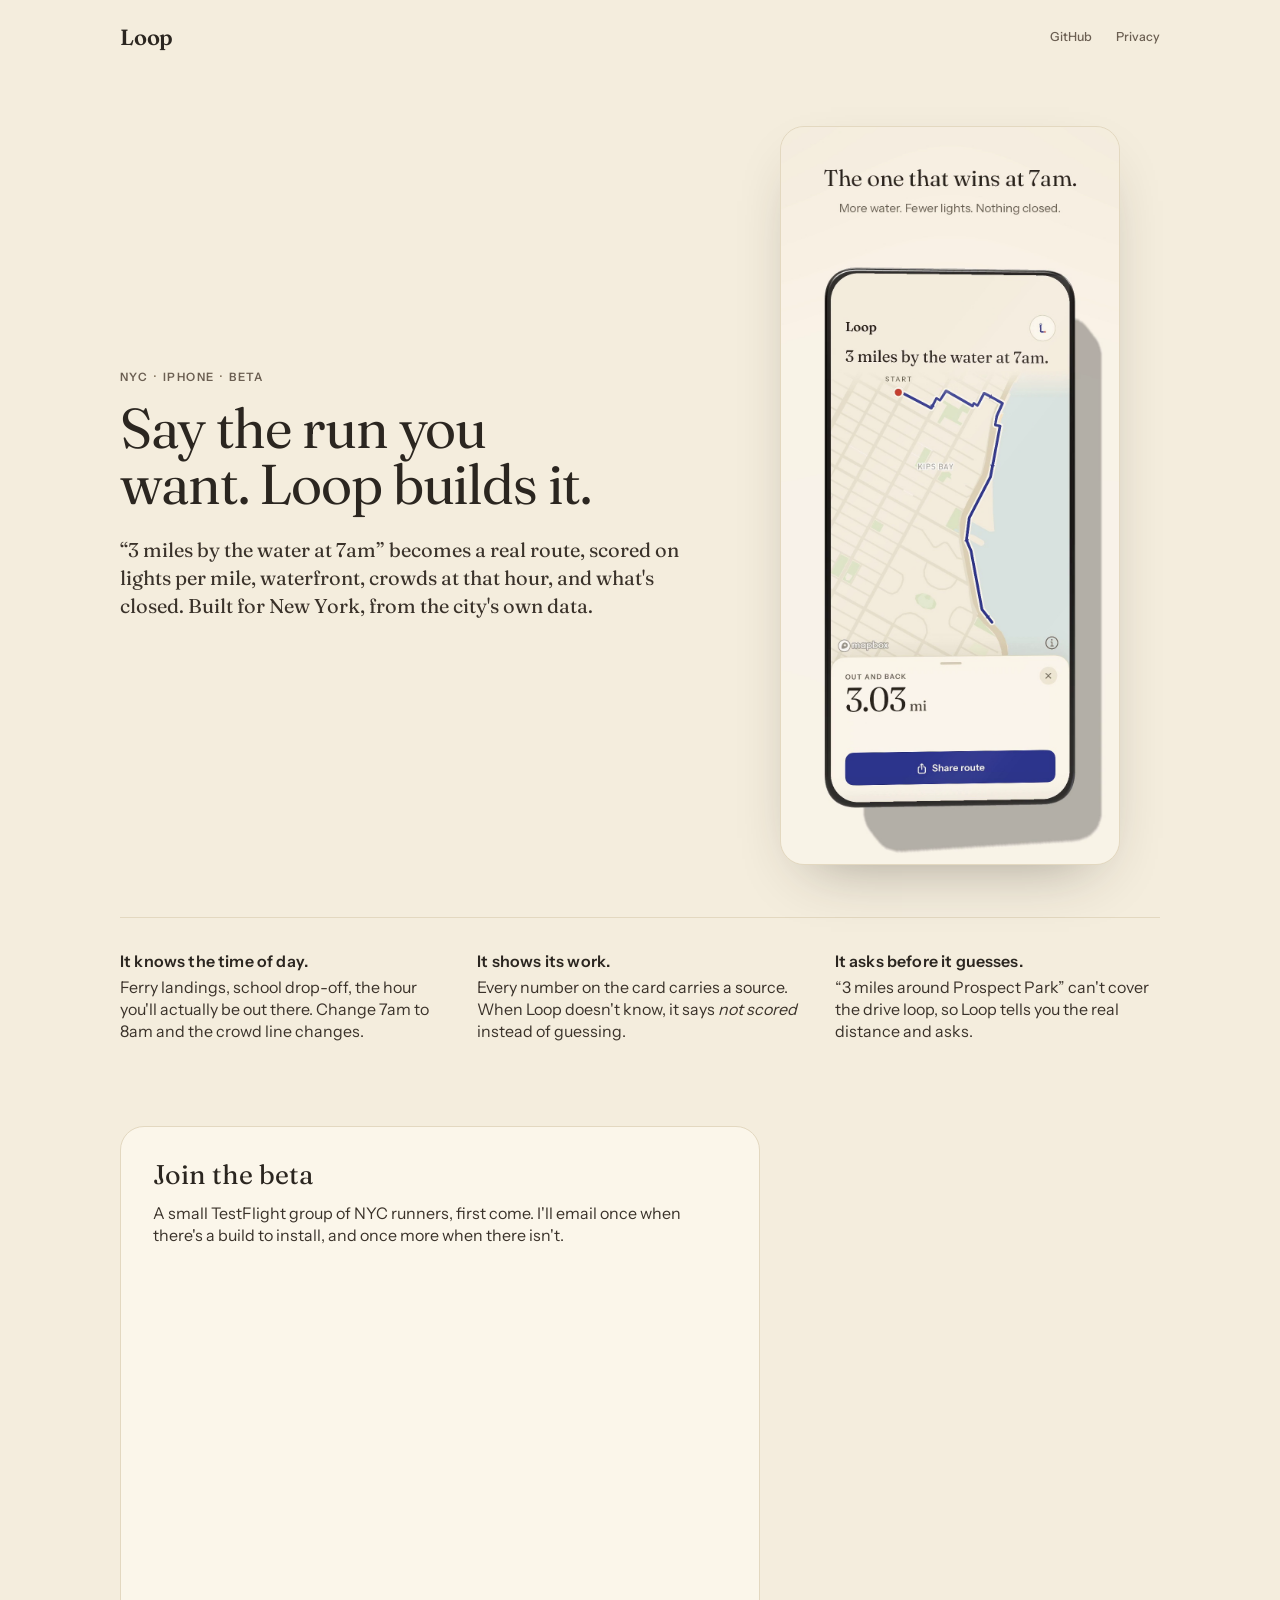
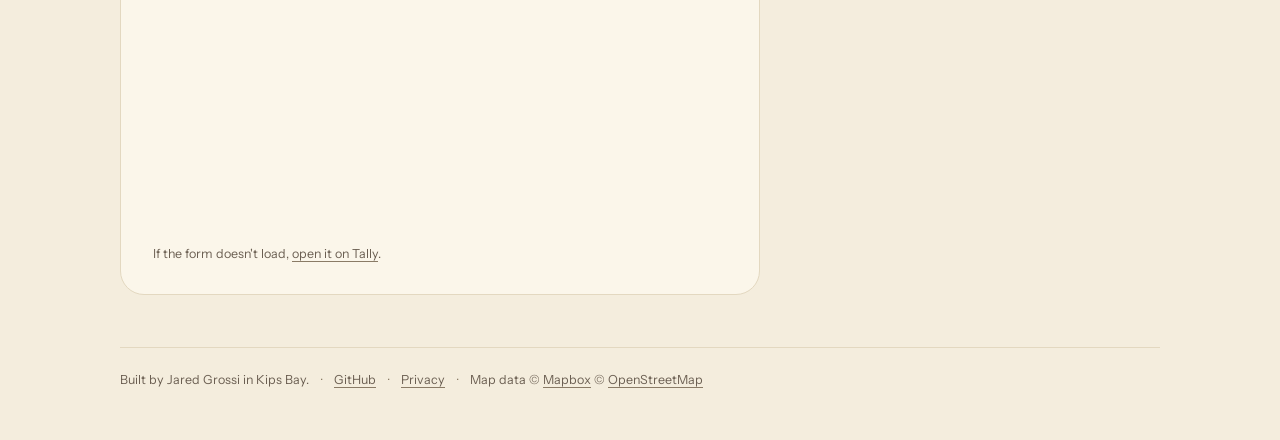
==== index.html @ b193add3 "Waitlist and privacy pages, copy v1 Two static pages for GitHub Pages: the waitlist at / with the bu" ====
<!doctype html>
<html lang="en">
<head>
  <meta charset="utf-8">
  <meta name="viewport" content="width=device-width, initial-scale=1">
  <title>Loop — Say the run you want. Loop builds it.</title>
  <meta name="description" content="Loop turns a sentence like “3 miles by the water at 7am” into a real NYC running route, scored on lights per mile, waterfront, crowds at that hour, and what's closed. iPhone beta.">
  <meta property="og:title" content="Loop — Say the run you want. Loop builds it.">
  <meta property="og:description" content="A sentence becomes a real NYC running route, scored on lights, waterfront, crowds at that hour, and what's closed. Join the iPhone beta.">
  <meta property="og:image" content="assets/thumb-ink-card.png">
  <meta name="theme-color" content="#F4EDDD" media="(prefers-color-scheme: light)">
  <meta name="theme-color" content="#1C1915" media="(prefers-color-scheme: dark)">
  <link rel="preload" href="assets/fonts/Fraunces.woff2" as="font" type="font/woff2" crossorigin>
  <link rel="preload" href="assets/fonts/InstrumentSans.woff2" as="font" type="font/woff2" crossorigin>
  <link rel="stylesheet" href="assets/site.css">
</head>
<body>
  <header class="wrap top">
    <a class="wordmark" href="./">Loop</a>
    <nav aria-label="Site">
      <a href="https://github.com/jaredjgrossi/project_loop">GitHub</a>
      <a href="privacy/">Privacy</a>
    </nav>
  </header>

  <main class="wrap">
    <section class="hero">
      <div class="arrive">
        <p class="eyebrow">NYC<span class="dot">·</span>iPhone<span class="dot">·</span>beta</p>
        <h1>Say the run you want. Loop builds it.</h1>
        <p class="sub"><q>3 miles by the water at 7am</q> becomes a real route, scored on lights per mile, waterfront, crowds at that hour, and what's closed. Built for New York, from the city's own data.</p>
      </div>
      <div class="phone">
        <video id="build" autoplay muted loop playsinline poster="assets/thumb-ink-card.png" preload="metadata" aria-label="The build moment: a route is drawn on the map as the sentence is read">
          <source src="assets/loop-build-moment.mp4" type="video/mp4">
        </video>
      </div>
    </section>

    <ul class="lines">
      <li><strong>It knows the time of day.</strong><p>Ferry landings, school drop-off, the hour you'll actually be out there. Change 7am to 8am and the crowd line changes.</p></li>
      <li><strong>It shows its work.</strong><p>Every number on the card carries a source. When Loop doesn't know, it says <em>not scored</em> instead of guessing.</p></li>
      <li><strong>It asks before it guesses.</strong><p><q>3 miles around Prospect Park</q> can't cover the drive loop, so Loop tells you the real distance and asks.</p></li>
    </ul>

    <section class="join" id="join">
      <div class="card">
        <h2>Join the beta</h2>
        <p>A small TestFlight group of NYC runners, first come. I'll email once when there's a build to install, and once more when there isn't.</p>
        <!-- Tally form. TALLY_FORM_ID is set in the repo's README step 1. -->
        <iframe data-tally-src="https://tally.so/embed/TALLY_FORM_ID?alignLeft=1&hideTitle=1&transparentBackground=1&dynamicHeight=1" loading="lazy" width="100%" height="560" title="Join the Loop beta"></iframe>
        <p class="fallback">If the form doesn't load, <a href="https://tally.so/r/TALLY_FORM_ID">open it on Tally</a>.</p>
      </div>
    </section>
  </main>

  <footer class="wrap">
    <div class="row">
      <span>Built by Jared Grossi in Kips Bay.</span>
      <span class="sep">·</span><a href="https://github.com/jaredjgrossi/project_loop">GitHub</a>
      <span class="sep">·</span><a href="privacy/">Privacy</a>
      <span class="sep">·</span><span>Map data © <a href="https://www.mapbox.com/about/maps/">Mapbox</a> © <a href="https://www.openstreetmap.org/copyright">OpenStreetMap</a></span>
    </div>
  </footer>

  <script>
    // Respect reduced motion: show the poster instead of a looping video.
    if (window.matchMedia("(prefers-reduced-motion: reduce)").matches) {
      var v = document.getElementById("build"); v.removeAttribute("autoplay"); v.pause(); v.load();
    }
  </script>
  <script async src="https://tally.so/widgets/embed.js"></script>
</body>
</html>
---- assets/site.css ----
/* Loop site. Tokens are the app's (ios/Loop/Design/Colors.swift and Typography.swift on main):
   Paper by default, Night when the system asks for dark. */

@font-face {
  font-family: "Fraunces";
  src: url("fonts/Fraunces.woff2") format("woff2");
  font-weight: 100 900;
  font-display: swap;
}
@font-face {
  font-family: "Instrument Sans";
  src: url("fonts/InstrumentSans.woff2") format("woff2");
  font-weight: 400 700;
  font-display: swap;
}

:root {
  color-scheme: light dark;
  --paper: #F4EDDD;          /* mapLand */
  --sheet: #FBF6EA;          /* surfaceSheet */
  --sunken: #EFE6D2;         /* surfaceSunken */
  --hairline: #E3D8C0;       /* lineHairline */
  --control: #8A7B66;        /* lineControl */
  --ink: #2B2620;
  --ink-soft: #3A322A;
  --ink-muted: #6B5F52;
  --action: #2C3A8F;
  --on-action: #FBF6EA;
  --accent: #D2492A;         /* accentStart */
  --focus: #2C3A8F;

  --s4: 4px; --s8: 8px; --s12: 12px; --s16: 16px; --s24: 24px; --s32: 32px; --s52: 52px;
  --r-thumb: 8px; --r-button: 14px; --r-sheet: 24px;

  --serif: "Fraunces", "Iowan Old Style", Georgia, serif;
  --sans: "Instrument Sans", system-ui, -apple-system, "Helvetica Neue", sans-serif;
  --ease: cubic-bezier(0.2, 0, 0, 1);
}
@media (prefers-color-scheme: dark) {
  :root {
    --paper: #1C1915;
    --sheet: #26221C;
    --sunken: #2F2A23;
    --hairline: #3A342B;
    --control: #8F8470;
    --ink: #F1E9DA;
    --ink-soft: #DDD3C0;
    --ink-muted: #B3A793;
    --action: #9AA8F0;
    --on-action: #14182E;
    --accent: #F0764F;
    --focus: #9AA8F0;
  }
}

* { box-sizing: border-box; }
html { -webkit-text-size-adjust: 100%; }
body {
  margin: 0;
  background: var(--paper);
  color: var(--ink);
  font-family: var(--sans);
  font-size: 16px;
  line-height: 22px;
  font-weight: 400;
}
a { color: inherit; text-decoration-color: var(--control); text-underline-offset: 3px; }
a:hover { text-decoration-color: var(--ink); }
:focus-visible { outline: 2px solid var(--focus); outline-offset: 3px; border-radius: 3px; }

.wrap { width: min(100% - 2 * var(--s16), 1040px); margin-inline: auto; }
@media (min-width: 720px) { .wrap { width: min(100% - 2 * var(--s32), 1040px); } }

/* Fraunces, as the app sets it: optical size follows the point size, SOFT and WONK off. */
.serif, h1, h2, .sub, .wordmark {
  font-family: var(--serif);
  font-optical-sizing: auto;
  font-variation-settings: "SOFT" 0, "WONK" 0;
}

/* Header */
.top { display: flex; align-items: center; justify-content: space-between; padding: var(--s24) 0; }
.wordmark { font-size: 22px; line-height: 26px; font-weight: 600; letter-spacing: -0.01em; text-decoration: none; }
.top nav { display: flex; gap: var(--s24); }
.top nav a { font-size: 12.5px; line-height: 16px; font-weight: 500; color: var(--ink-muted); text-decoration: none; }
.top nav a:hover, .top nav a[aria-current] { color: var(--ink); }

.eyebrow {
  font-size: 11.5px; line-height: 14px; font-weight: 600;
  letter-spacing: 0.12em; text-transform: uppercase;
  color: var(--ink-muted);
  margin: 0 0 var(--s16);
}
.eyebrow .dot { margin: 0 0.5em; color: var(--control); }

/* Hero */
.hero { display: grid; gap: var(--s32); padding: var(--s24) 0 var(--s52); align-items: center; }
@media (min-width: 840px) {
  .hero { grid-template-columns: minmax(0, 1.15fr) minmax(0, 0.85fr); gap: var(--s52); padding-top: var(--s52); }
}
h1 {
  font-size: 40px; line-height: 42px; font-weight: 380; letter-spacing: -0.02em;
  margin: 0 0 var(--s24); text-wrap: balance;
}
@media (min-width: 600px) { h1 { font-size: 56px; line-height: 56px; } }
.sub { font-size: 20px; line-height: 28px; font-weight: 400; color: var(--ink-soft); margin: 0; max-width: 34em; }
.sub q { quotes: "\201C" "\201D"; }

.phone {
  justify-self: center;
  width: min(100%, 340px);
  aspect-ratio: 600 / 1304;
  border-radius: var(--r-sheet);
  overflow: hidden;
  background: var(--sunken);
  border: 1px solid var(--hairline);
  box-shadow: 0 24px 60px -30px rgba(43, 38, 32, 0.45);
}
.phone video { display: block; width: 100%; height: 100%; object-fit: cover; }

/* Three lines */
.lines { list-style: none; margin: 0; padding: var(--s32) 0; border-top: 1px solid var(--hairline); display: grid; gap: var(--s24); }
@media (min-width: 840px) { .lines { grid-template-columns: repeat(3, 1fr); gap: var(--s32); } }
.lines li { margin: 0; max-width: 36em; }
.lines strong { display: block; font-weight: 600; letter-spacing: 0.01em; margin-bottom: var(--s4); }
.lines p { margin: 0; color: var(--ink-soft); }

/* Form */
.join { padding: var(--s52) 0; }
.card {
  background: var(--sheet);
  border: 1px solid var(--hairline);
  border-radius: var(--r-sheet);
  padding: var(--s24);
  max-width: 640px;
}
@media (min-width: 600px) { .card { padding: var(--s32); } }
h2 { font-size: 27px; line-height: 31px; font-weight: 400; margin: 0 0 var(--s12); }
.card > p { margin: 0 0 var(--s24); color: var(--ink-soft); }
.card iframe { display: block; width: 100%; border: 0; min-height: 560px; }
.card .fallback { margin: var(--s16) 0 0; font-size: 12.5px; line-height: 16px; color: var(--ink-muted); }

/* Privacy */
.prose { max-width: 660px; padding: var(--s24) 0 var(--s52); }
.prose h1 { font-size: 40px; line-height: 44px; }
.prose .intro { font-family: var(--serif); font-optical-sizing: auto; font-variation-settings: "SOFT" 0, "WONK" 0; font-size: 20px; line-height: 28px; color: var(--ink-soft); margin: 0 0 var(--s32); }
.prose h2 { font-size: 24px; line-height: 28px; margin: var(--s32) 0 var(--s12); }
.prose p, .prose li { color: var(--ink-soft); }
.prose p { margin: 0 0 var(--s12); }
.prose ul { margin: 0 0 var(--s16); padding-left: 1.1em; }
.prose li { margin: 0 0 var(--s8); }
.prose li strong { color: var(--ink); font-weight: 600; letter-spacing: 0.01em; }
.prose .updated { margin-top: var(--s32); padding-top: var(--s16); border-top: 1px solid var(--hairline); font-size: 12.5px; line-height: 16px; color: var(--ink-muted); }
.prose .updated em { font-style: normal; }
.prose .path { white-space: nowrap; }

/* Footer */
footer { border-top: 1px solid var(--hairline); padding: var(--s24) 0 var(--s52); font-size: 12.5px; line-height: 16px; color: var(--ink-muted); }
footer .row { display: flex; flex-wrap: wrap; gap: var(--s8) var(--s12); align-items: baseline; }
footer a { color: var(--ink-muted); }
footer .sep { color: var(--control); }

@media (prefers-reduced-motion: no-preference) {
  .arrive { animation: arrive 200ms var(--ease) both; }
  @keyframes arrive { from { opacity: 0; transform: translateY(6px); } to { opacity: 1; transform: none; } }
}
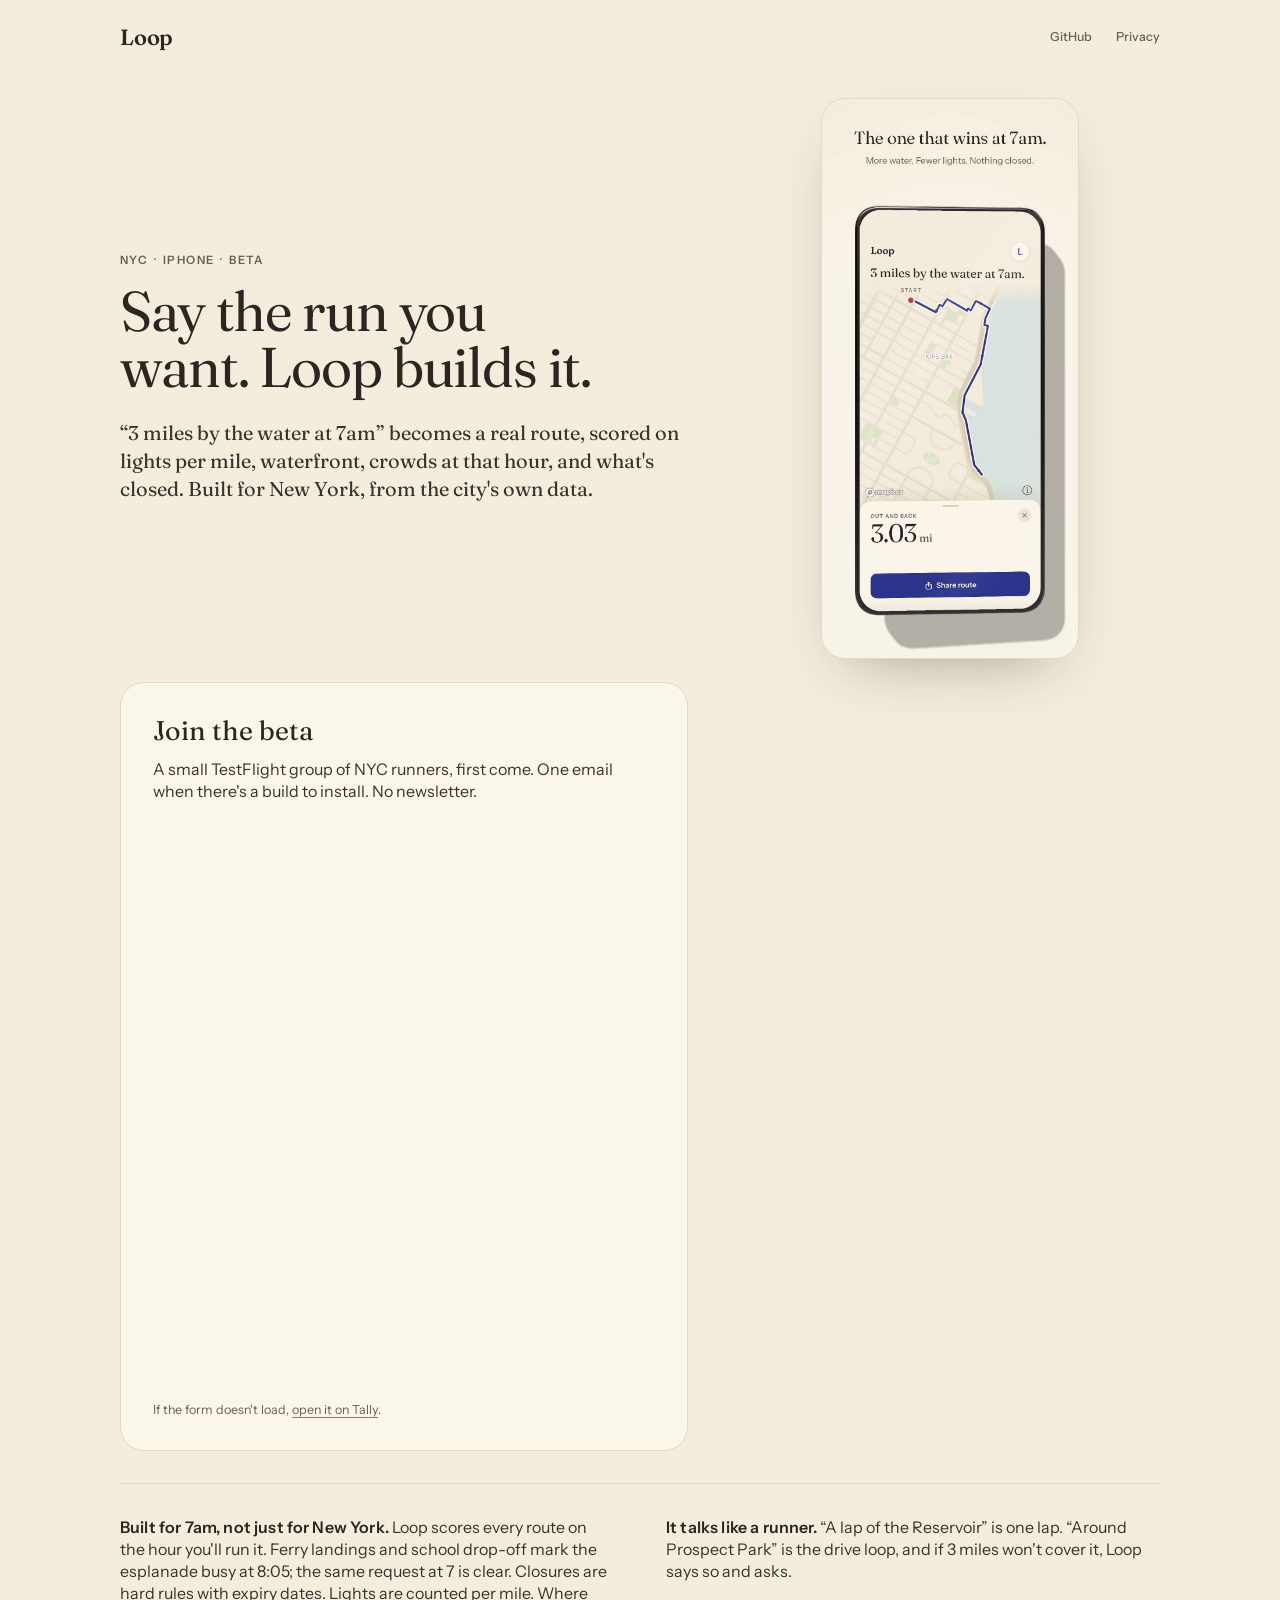
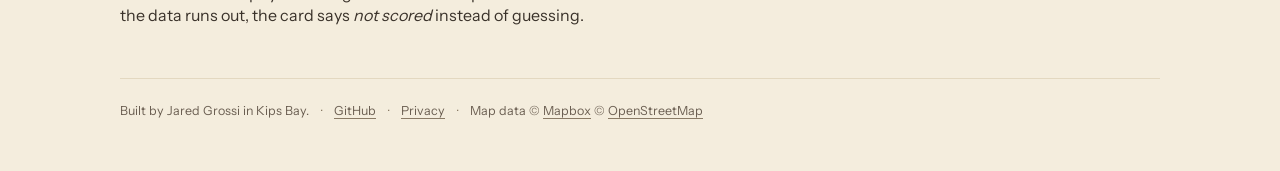
==== commit 7ab2f61f: "Hero: the form joins the fold, the phone is capped at 560 px; two paragraphs; shorter form intro At " ====
--- a/index.html
+++ b/index.html
@@ -25,7 +25,7 @@
 
   <main class="wrap">
     <section class="hero">
-      <div class="arrive">
+      <div class="hero-text arrive">
         <p class="eyebrow">NYC<span class="dot">·</span>iPhone<span class="dot">·</span>beta</p>
         <h1>Say the run you want. Loop builds it.</h1>
         <p class="sub"><q>3 miles by the water at 7am</q> becomes a real route, scored on lights per mile, waterfront, crowds at that hour, and what's closed. Built for New York, from the city's own data.</p>
@@ -35,22 +35,20 @@
           <source src="assets/loop-build-moment.mp4" type="video/mp4">
         </video>
       </div>
+      <section class="join" id="join">
+        <div class="card">
+          <h2>Join the beta</h2>
+          <p>A small TestFlight group of NYC runners, first come. One email when there's a build to install. No newsletter.</p>
+          <!-- The Tally form; its fields are listed in the README. -->
+          <iframe src="https://tally.so/embed/xVJzGG?alignLeft=1&hideTitle=1&transparentBackground=1&dynamicHeight=1" data-tally-src="https://tally.so/embed/xVJzGG?alignLeft=1&hideTitle=1&transparentBackground=1&dynamicHeight=1" loading="lazy" width="100%" height="560" title="Join the Loop beta"></iframe>
+          <p class="fallback">If the form doesn't load, <a href="https://tally.so/r/xVJzGG">open it on Tally</a>.</p>
+        </div>
+      </section>
     </section>
 
-    <ul class="lines">
-      <li><strong>It knows the time of day.</strong><p>Ferry landings, school drop-off, the hour you'll actually be out there. Change 7am to 8am and the crowd line changes.</p></li>
-      <li><strong>It shows its work.</strong><p>Every number on the card carries a source. When Loop doesn't know, it says <em>not scored</em> instead of guessing.</p></li>
-      <li><strong>It asks before it guesses.</strong><p><q>3 miles around Prospect Park</q> can't cover the drive loop, so Loop tells you the real distance and asks.</p></li>
-    </ul>
-
-    <section class="join" id="join">
-      <div class="card">
-        <h2>Join the beta</h2>
-        <p>A small TestFlight group of NYC runners, first come. I'll email once when there's a build to install, and once more when there isn't.</p>
-        <!-- Tally form. TALLY_FORM_ID is set in the repo's README step 1. -->
-        <iframe data-tally-src="https://tally.so/embed/TALLY_FORM_ID?alignLeft=1&hideTitle=1&transparentBackground=1&dynamicHeight=1" loading="lazy" width="100%" height="560" title="Join the Loop beta"></iframe>
-        <p class="fallback">If the form doesn't load, <a href="https://tally.so/r/TALLY_FORM_ID">open it on Tally</a>.</p>
-      </div>
+    <section class="why">
+      <p><strong>Built for 7am, not just for New York.</strong> Loop scores every route on the hour you'll run it. Ferry landings and school drop-off mark the esplanade busy at 8:05; the same request at 7 is clear. Closures are hard rules with expiry dates. Lights are counted per mile. Where the data runs out, the card says <em>not scored</em> instead of guessing.</p>
+      <p><strong>It talks like a runner.</strong> <q>A lap of the Reservoir</q> is one lap. <q>Around Prospect Park</q> is the drive loop, and if 3 miles won't cover it, Loop says so and asks.</p>
     </section>
   </main>
 
--- a/assets/site.css
+++ b/assets/site.css
@@ -93,10 +93,30 @@
 }
 .eyebrow .dot { margin: 0 0.5em; color: var(--control); }
 
-/* Hero */
-.hero { display: grid; gap: var(--s32); padding: var(--s24) 0 var(--s52); align-items: center; }
+/* Hero: text and the form on the left, the phone (at most 560 px tall) on the right, centred against the text.
+   Below 840 px it stacks: text, phone, form. */
+.hero {
+  display: grid;
+  grid-template-areas: "text" "phone" "join";
+  gap: var(--s32);
+  padding: var(--s24) 0 var(--s32);
+  align-items: center;
+}
+.hero-text { grid-area: text; }
+.hero .phone { grid-area: phone; }
+.hero .join { grid-area: join; }
 @media (min-width: 840px) {
-  .hero { grid-template-columns: minmax(0, 1.15fr) minmax(0, 0.85fr); gap: var(--s52); padding-top: var(--s52); }
+  .hero {
+    grid-template-columns: minmax(0, 1.15fr) minmax(0, 0.85fr);
+    grid-template-areas: "text phone" "join phone";
+    gap: var(--s24) var(--s52);
+    padding-top: var(--s24);
+  }
+  /* The text block is as tall as the phone and centred within it; the phone starts at the top, so the fold
+     (about 800 px) shows the headline, the phone and "Join the beta". */
+  .hero-text { min-height: 560px; display: flex; flex-direction: column; justify-content: center; }
+  .hero .phone { align-self: start; }
+  .hero .join { align-self: start; }
 }
 h1 {
   font-size: 40px; line-height: 42px; font-weight: 380; letter-spacing: -0.02em;
@@ -108,7 +128,7 @@
 
 .phone {
   justify-self: center;
-  width: min(100%, 340px);
+  width: min(100%, 258px); /* 560 px tall at the video's 600:1304 */
   aspect-ratio: 600 / 1304;
   border-radius: var(--r-sheet);
   overflow: hidden;
@@ -118,15 +138,15 @@
 }
 .phone video { display: block; width: 100%; height: 100%; object-fit: cover; }
 
-/* Three lines */
-.lines { list-style: none; margin: 0; padding: var(--s32) 0; border-top: 1px solid var(--hairline); display: grid; gap: var(--s24); }
-@media (min-width: 840px) { .lines { grid-template-columns: repeat(3, 1fr); gap: var(--s32); } }
-.lines li { margin: 0; max-width: 36em; }
-.lines strong { display: block; font-weight: 600; letter-spacing: 0.01em; margin-bottom: var(--s4); }
-.lines p { margin: 0; color: var(--ink-soft); }
+/* Two paragraphs */
+.why { padding: var(--s32) 0 var(--s52); border-top: 1px solid var(--hairline); display: grid; gap: var(--s24); }
+@media (min-width: 840px) { .why { grid-template-columns: repeat(2, 1fr); gap: var(--s52); } }
+.why p { margin: 0; color: var(--ink-soft); max-width: 36em; }
+.why strong { color: var(--ink); font-weight: 600; letter-spacing: 0.01em; }
+.why q { quotes: "\201C" "\201D"; }
 
 /* Form */
-.join { padding: var(--s52) 0; }
+.join { padding: 0; }
 .card {
   background: var(--sheet);
   border: 1px solid var(--hairline);
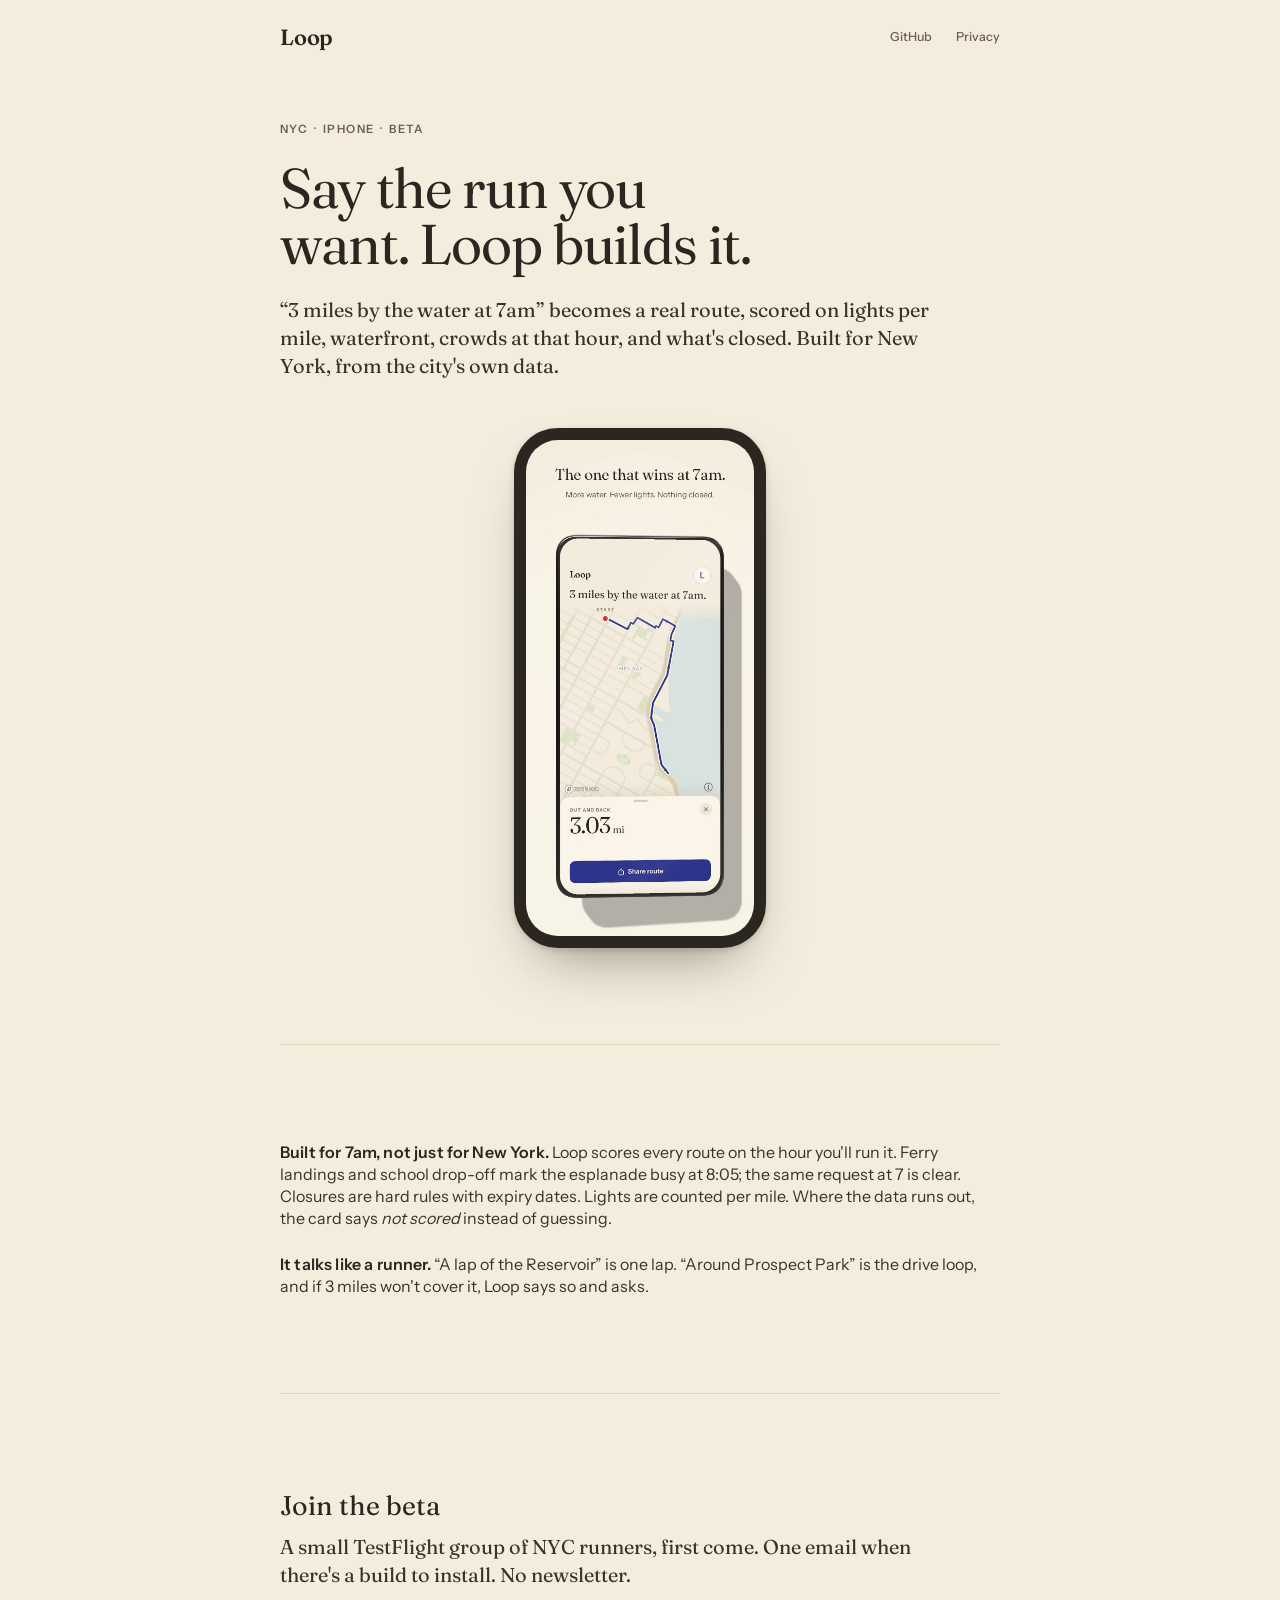
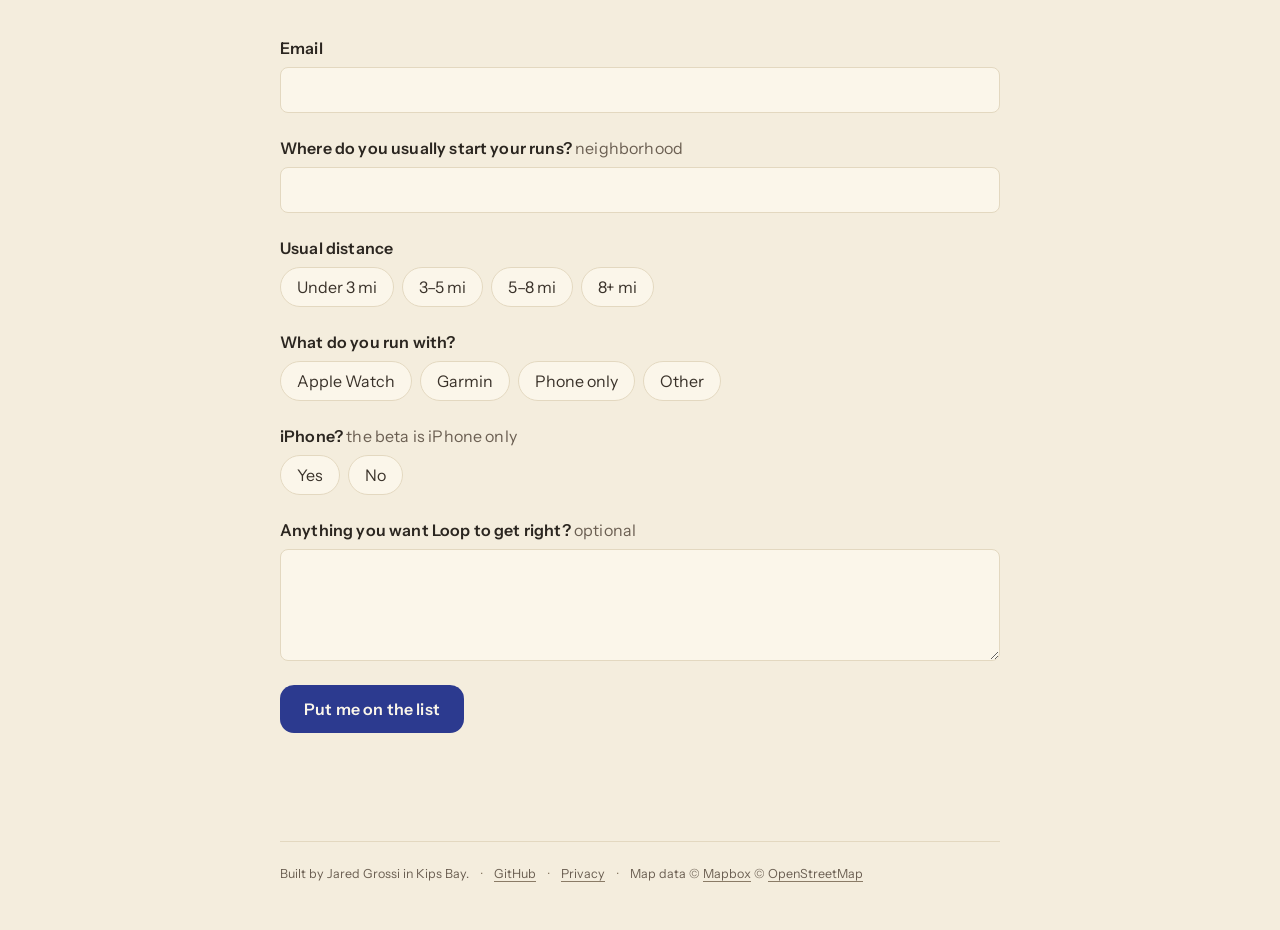
==== commit a0dbcbe7: "One centred column, the phone as a device, and the site's own form posting to Tally Index is a singl" ====
--- a/index.html
+++ b/index.html
@@ -24,31 +24,72 @@
   </header>
 
   <main class="wrap">
-    <section class="hero">
-      <div class="hero-text arrive">
+    <section class="section first">
+      <div class="arrive">
         <p class="eyebrow">NYC<span class="dot">·</span>iPhone<span class="dot">·</span>beta</p>
         <h1>Say the run you want. Loop builds it.</h1>
         <p class="sub"><q>3 miles by the water at 7am</q> becomes a real route, scored on lights per mile, waterfront, crowds at that hour, and what's closed. Built for New York, from the city's own data.</p>
       </div>
-      <div class="phone">
-        <video id="build" autoplay muted loop playsinline poster="assets/thumb-ink-card.png" preload="metadata" aria-label="The build moment: a route is drawn on the map as the sentence is read">
-          <source src="assets/loop-build-moment.mp4" type="video/mp4">
-        </video>
+      <div class="device">
+        <div class="screen">
+          <video id="build" autoplay muted loop playsinline poster="assets/thumb-ink-card.png" preload="metadata" aria-label="The build moment: a route is drawn on the map as the sentence is read">
+            <source src="assets/loop-build-moment.mp4" type="video/mp4">
+          </video>
+        </div>
       </div>
-      <section class="join" id="join">
-        <div class="card">
-          <h2>Join the beta</h2>
-          <p>A small TestFlight group of NYC runners, first come. One email when there's a build to install. No newsletter.</p>
-          <!-- The Tally form; its fields are listed in the README. -->
-          <iframe src="https://tally.so/embed/xVJzGG?alignLeft=1&hideTitle=1&transparentBackground=1&dynamicHeight=1" data-tally-src="https://tally.so/embed/xVJzGG?alignLeft=1&hideTitle=1&transparentBackground=1&dynamicHeight=1" loading="lazy" width="100%" height="560" title="Join the Loop beta"></iframe>
-          <p class="fallback">If the form doesn't load, <a href="https://tally.so/r/xVJzGG">open it on Tally</a>.</p>
-        </div>
-      </section>
     </section>
 
-    <section class="why">
+    <section class="section why">
       <p><strong>Built for 7am, not just for New York.</strong> Loop scores every route on the hour you'll run it. Ferry landings and school drop-off mark the esplanade busy at 8:05; the same request at 7 is clear. Closures are hard rules with expiry dates. Lights are counted per mile. Where the data runs out, the card says <em>not scored</em> instead of guessing.</p>
       <p><strong>It talks like a runner.</strong> <q>A lap of the Reservoir</q> is one lap. <q>Around Prospect Park</q> is the drive loop, and if 3 miles won't cover it, Loop says so and asks.</p>
+    </section>
+
+    <section class="section" id="join">
+      <h2>Join the beta</h2>
+      <p class="intro">A small TestFlight group of NYC runners, first come. One email when there's a build to install. No newsletter.</p>
+
+      <form id="waitlist" novalidate>
+        <div class="field">
+          <label for="email">Email</label>
+          <input class="input" id="email" name="email" type="email" autocomplete="email" inputmode="email" required>
+        </div>
+        <div class="field">
+          <label for="start">Where do you usually start your runs? <span class="hint">neighborhood</span></label>
+          <input class="input" id="start" name="start" type="text" autocomplete="off" required>
+        </div>
+        <fieldset class="field">
+          <legend class="legend">Usual distance</legend>
+          <div class="pills">
+            <label class="pill"><input type="radio" name="distance" value="071f73ad-05ea-400b-b0c2-31b0358b01a8" required><span>Under 3 mi</span></label>
+            <label class="pill"><input type="radio" name="distance" value="1d563f4c-77c6-47d6-82d0-19d6a034eb11"><span>3–5 mi</span></label>
+            <label class="pill"><input type="radio" name="distance" value="ba9ef86c-fa9c-43fa-8e22-d0b7f85590bd"><span>5–8 mi</span></label>
+            <label class="pill"><input type="radio" name="distance" value="8c0da2a1-8f24-45b6-8f08-bf7eb371d1b8"><span>8+ mi</span></label>
+          </div>
+        </fieldset>
+        <fieldset class="field">
+          <legend class="legend">What do you run with?</legend>
+          <div class="pills">
+            <label class="pill"><input type="radio" name="device" value="fd2306bb-5f47-4096-acc5-8056a988d084" required><span>Apple Watch</span></label>
+            <label class="pill"><input type="radio" name="device" value="d9ddb339-a405-4258-a83e-3020297ef18a"><span>Garmin</span></label>
+            <label class="pill"><input type="radio" name="device" value="ad7095cd-4840-4aa9-a91a-b2c4e5ba44a0"><span>Phone only</span></label>
+            <label class="pill"><input type="radio" name="device" value="b81b5cf3-3de8-4ebe-9965-bfb66ade784e"><span>Other</span></label>
+          </div>
+        </fieldset>
+        <fieldset class="field">
+          <legend class="legend">iPhone? <span class="hint">the beta is iPhone only</span></legend>
+          <div class="pills">
+            <label class="pill"><input type="radio" name="iphone" value="734c1e92-aacd-4483-b415-0fc64dcf4ec9" required><span>Yes</span></label>
+            <label class="pill"><input type="radio" name="iphone" value="ecc1bac4-b084-4cb6-9c6b-a1006e3006ca"><span>No</span></label>
+          </div>
+        </fieldset>
+        <div class="field">
+          <label for="wants">Anything you want Loop to get right? <span class="hint">optional</span></label>
+          <textarea class="input" id="wants" name="wants" rows="4"></textarea>
+        </div>
+        <button class="button" type="submit">Put me on the list</button>
+        <p class="note" id="status" aria-live="polite"></p>
+      </form>
+      <p class="done" id="done" hidden>You're on it. I'll be in touch when the first build is ready. Until then, the code and every decision behind it are on <a href="https://github.com/jaredjgrossi/project_loop">GitHub</a>.</p>
     </section>
   </main>
 
@@ -67,6 +108,6 @@
       var v = document.getElementById("build"); v.removeAttribute("autoplay"); v.pause(); v.load();
     }
   </script>
-  <script async src="https://tally.so/widgets/embed.js"></script>
+  <script src="assets/form.js" defer></script>
 </body>
 </html>
--- a/assets/site.css
+++ b/assets/site.css
@@ -1,5 +1,5 @@
-/* Loop site. Tokens are the app's (ios/Loop/Design/Colors.swift and Typography.swift on main):
-   Paper by default, Night when the system asks for dark. */
+/* Loop site. One centred column, 720 px at most. Tokens are the app's (ios/Loop/Design/Colors.swift and
+   Typography.swift on main): Paper by default, Night when the system asks for dark. Spacing: 24 / 48 / 96. */
 
 @font-face {
   font-family: "Fraunces";
@@ -27,10 +27,11 @@
   --action: #2C3A8F;
   --on-action: #FBF6EA;
   --accent: #D2492A;         /* accentStart */
+  --alert: #B23A1B;
   --focus: #2C3A8F;
 
-  --s4: 4px; --s8: 8px; --s12: 12px; --s16: 16px; --s24: 24px; --s32: 32px; --s52: 52px;
-  --r-thumb: 8px; --r-button: 14px; --r-sheet: 24px;
+  --s1: 24px; --s2: 48px; --s3: 96px;
+  --r-input: 8px; --r-button: 14px; --r-screen: 32px; --r-device: 44px;
 
   --serif: "Fraunces", "Iowan Old Style", Georgia, serif;
   --sans: "Instrument Sans", system-ui, -apple-system, "Helvetica Neue", sans-serif;
@@ -49,6 +50,7 @@
     --action: #9AA8F0;
     --on-action: #14182E;
     --accent: #F0764F;
+    --alert: #FF8A66;
     --focus: #9AA8F0;
   }
 }
@@ -68,20 +70,25 @@
 a:hover { text-decoration-color: var(--ink); }
 :focus-visible { outline: 2px solid var(--focus); outline-offset: 3px; border-radius: 3px; }
 
-.wrap { width: min(100% - 2 * var(--s16), 1040px); margin-inline: auto; }
-@media (min-width: 720px) { .wrap { width: min(100% - 2 * var(--s32), 1040px); } }
+.wrap { width: min(100% - 2 * var(--s1), 720px); margin-inline: auto; }
 
 /* Fraunces, as the app sets it: optical size follows the point size, SOFT and WONK off. */
-.serif, h1, h2, .sub, .wordmark {
+h1, h2, .sub, .wordmark, .intro {
   font-family: var(--serif);
   font-optical-sizing: auto;
   font-variation-settings: "SOFT" 0, "WONK" 0;
 }
 
+/* Sections stack in one column; a hairline rule between them. */
+.section { padding: var(--s2) 0; border-top: 1px solid var(--hairline); }
+@media (min-width: 720px) { .section { padding: var(--s3) 0; } }
+.section.first { border-top: 0; padding-top: var(--s1); }
+@media (min-width: 720px) { .section.first { padding-top: var(--s2); } }
+
 /* Header */
-.top { display: flex; align-items: center; justify-content: space-between; padding: var(--s24) 0; }
+.top { display: flex; align-items: center; justify-content: space-between; padding: var(--s1) 0; }
 .wordmark { font-size: 22px; line-height: 26px; font-weight: 600; letter-spacing: -0.01em; text-decoration: none; }
-.top nav { display: flex; gap: var(--s24); }
+.top nav { display: flex; gap: var(--s1); }
 .top nav a { font-size: 12.5px; line-height: 16px; font-weight: 500; color: var(--ink-muted); text-decoration: none; }
 .top nav a:hover, .top nav a[aria-current] { color: var(--ink); }
 
@@ -89,94 +96,100 @@
   font-size: 11.5px; line-height: 14px; font-weight: 600;
   letter-spacing: 0.12em; text-transform: uppercase;
   color: var(--ink-muted);
-  margin: 0 0 var(--s16);
+  margin: 0 0 var(--s1);
 }
 .eyebrow .dot { margin: 0 0.5em; color: var(--control); }
 
-/* Hero: text and the form on the left, the phone (at most 560 px tall) on the right, centred against the text.
-   Below 840 px it stacks: text, phone, form. */
-.hero {
-  display: grid;
-  grid-template-areas: "text" "phone" "join";
-  gap: var(--s32);
-  padding: var(--s24) 0 var(--s32);
-  align-items: center;
-}
-.hero-text { grid-area: text; }
-.hero .phone { grid-area: phone; }
-.hero .join { grid-area: join; }
-@media (min-width: 840px) {
-  .hero {
-    grid-template-columns: minmax(0, 1.15fr) minmax(0, 0.85fr);
-    grid-template-areas: "text phone" "join phone";
-    gap: var(--s24) var(--s52);
-    padding-top: var(--s24);
-  }
-  /* The text block is as tall as the phone and centred within it; the phone starts at the top, so the fold
-     (about 800 px) shows the headline, the phone and "Join the beta". */
-  .hero-text { min-height: 560px; display: flex; flex-direction: column; justify-content: center; }
-  .hero .phone { align-self: start; }
-  .hero .join { align-self: start; }
-}
 h1 {
   font-size: 40px; line-height: 42px; font-weight: 380; letter-spacing: -0.02em;
-  margin: 0 0 var(--s24); text-wrap: balance;
+  margin: 0 0 var(--s1); text-wrap: balance;
 }
 @media (min-width: 600px) { h1 { font-size: 56px; line-height: 56px; } }
 .sub { font-size: 20px; line-height: 28px; font-weight: 400; color: var(--ink-soft); margin: 0; max-width: 34em; }
-.sub q { quotes: "\201C" "\201D"; }
+q { quotes: "\201C" "\201D"; }
 
-.phone {
-  justify-self: center;
-  width: min(100%, 258px); /* 560 px tall at the video's 600:1304 */
-  aspect-ratio: 600 / 1304;
-  border-radius: var(--r-sheet);
+/* The phone as a device: ink bezel, rounded screen, soft shadow, about 520 px tall, centred. */
+.device {
+  margin: var(--s2) auto 0;
+  width: 252px;
+  padding: 12px;
+  background: var(--ink);
+  border-radius: var(--r-device);
+  box-shadow: 0 30px 60px -28px rgba(43, 38, 32, 0.55), 0 2px 6px rgba(43, 38, 32, 0.18);
+}
+.device .screen {
+  aspect-ratio: 600 / 1304;   /* 228 × 496: the device is 520 px tall */
+  border-radius: var(--r-screen);
   overflow: hidden;
   background: var(--sunken);
-  border: 1px solid var(--hairline);
-  box-shadow: 0 24px 60px -30px rgba(43, 38, 32, 0.45);
 }
-.phone video { display: block; width: 100%; height: 100%; object-fit: cover; }
+.device video { display: block; width: 100%; height: 100%; object-fit: cover; }
 
 /* Two paragraphs */
-.why { padding: var(--s32) 0 var(--s52); border-top: 1px solid var(--hairline); display: grid; gap: var(--s24); }
-@media (min-width: 840px) { .why { grid-template-columns: repeat(2, 1fr); gap: var(--s52); } }
-.why p { margin: 0; color: var(--ink-soft); max-width: 36em; }
+.why p { margin: 0 0 var(--s1); color: var(--ink-soft); }
+.why p:last-child { margin-bottom: 0; }
 .why strong { color: var(--ink); font-weight: 600; letter-spacing: 0.01em; }
-.why q { quotes: "\201C" "\201D"; }
 
 /* Form */
-.join { padding: 0; }
-.card {
+h2 { font-size: 27px; line-height: 31px; font-weight: 400; margin: 0 0 12px; }
+.intro { font-size: 20px; line-height: 28px; color: var(--ink-soft); margin: 0 0 var(--s2); max-width: 34em; }
+.field { margin: 0 0 var(--s1); }
+.field > label, .field > .legend {
+  display: block; font-weight: 600; letter-spacing: 0.01em; margin: 0 0 8px; padding: 0;
+}
+.field .hint { font-weight: 400; color: var(--ink-muted); }
+fieldset.field { border: 0; min-width: 0; padding: 0; margin: 0 0 var(--s1); }
+.input {
+  display: block; width: 100%;
+  font: inherit; color: var(--ink);
   background: var(--sheet);
   border: 1px solid var(--hairline);
-  border-radius: var(--r-sheet);
-  padding: var(--s24);
-  max-width: 640px;
+  border-radius: var(--r-input);
+  padding: 11px 12px;
+  min-height: 44px;
 }
-@media (min-width: 600px) { .card { padding: var(--s32); } }
-h2 { font-size: 27px; line-height: 31px; font-weight: 400; margin: 0 0 var(--s12); }
-.card > p { margin: 0 0 var(--s24); color: var(--ink-soft); }
-.card iframe { display: block; width: 100%; border: 0; min-height: 560px; }
-.card .fallback { margin: var(--s16) 0 0; font-size: 12.5px; line-height: 16px; color: var(--ink-muted); }
+.input::placeholder { color: var(--ink-muted); }
+.input:focus { outline: 2px solid var(--focus); outline-offset: 0; border-color: transparent; }
+textarea.input { min-height: 110px; resize: vertical; }
+.pills { display: flex; flex-wrap: wrap; gap: 8px; }
+.pill { position: relative; }
+.pill input { position: absolute; inset: 0; opacity: 0; margin: 0; cursor: pointer; }
+.pill span {
+  display: inline-flex; align-items: center; min-height: 40px; padding: 0 16px;
+  background: var(--sheet); border: 1px solid var(--hairline); border-radius: 999px;
+  color: var(--ink-soft); transition: background 200ms var(--ease), color 200ms var(--ease), border-color 200ms var(--ease);
+}
+.pill input:checked + span { background: var(--ink); border-color: var(--ink); color: var(--paper); }
+.pill input:focus-visible + span { outline: 2px solid var(--focus); outline-offset: 2px; }
+.button {
+  font: inherit; font-weight: 600; letter-spacing: 0.01em;
+  color: var(--on-action); background: var(--action);
+  border: 0; border-radius: var(--r-button);
+  min-height: 48px; padding: 0 var(--s1);
+  cursor: pointer;
+}
+.button:disabled { opacity: 0.6; cursor: default; }
+.note { margin: 12px 0 0; font-size: 12.5px; line-height: 16px; color: var(--ink-muted); }
+.error { color: var(--alert); }
+.done { font-family: var(--serif); font-optical-sizing: auto; font-variation-settings: "SOFT" 0, "WONK" 0; font-size: 20px; line-height: 28px; color: var(--ink-soft); margin: 0; max-width: 34em; }
 
 /* Privacy */
-.prose { max-width: 660px; padding: var(--s24) 0 var(--s52); }
+.prose { max-width: 660px; }
 .prose h1 { font-size: 40px; line-height: 44px; }
-.prose .intro { font-family: var(--serif); font-optical-sizing: auto; font-variation-settings: "SOFT" 0, "WONK" 0; font-size: 20px; line-height: 28px; color: var(--ink-soft); margin: 0 0 var(--s32); }
-.prose h2 { font-size: 24px; line-height: 28px; margin: var(--s32) 0 var(--s12); }
+.prose .intro { margin-bottom: var(--s1); }
+.prose h2 { font-size: 24px; line-height: 28px; margin: var(--s1) 0 12px; }
 .prose p, .prose li { color: var(--ink-soft); }
-.prose p { margin: 0 0 var(--s12); }
-.prose ul { margin: 0 0 var(--s16); padding-left: 1.1em; }
-.prose li { margin: 0 0 var(--s8); }
+.prose p { margin: 0 0 12px; }
+.prose ul { margin: 0 0 16px; padding-left: 1.1em; }
+.prose li { margin: 0 0 8px; }
 .prose li strong { color: var(--ink); font-weight: 600; letter-spacing: 0.01em; }
-.prose .updated { margin-top: var(--s32); padding-top: var(--s16); border-top: 1px solid var(--hairline); font-size: 12.5px; line-height: 16px; color: var(--ink-muted); }
+.prose .updated { margin-top: var(--s1); padding-top: 16px; border-top: 1px solid var(--hairline); font-size: 12.5px; line-height: 16px; color: var(--ink-muted); }
 .prose .updated em { font-style: normal; }
 .prose .path { white-space: nowrap; }
 
 /* Footer */
-footer { border-top: 1px solid var(--hairline); padding: var(--s24) 0 var(--s52); font-size: 12.5px; line-height: 16px; color: var(--ink-muted); }
-footer .row { display: flex; flex-wrap: wrap; gap: var(--s8) var(--s12); align-items: baseline; }
+footer { border-top: 1px solid var(--hairline); padding: var(--s1) 0 var(--s2); font-size: 12.5px; line-height: 16px; color: var(--ink-muted); }
+footer .row { display: flex; flex-wrap: wrap; gap: 8px 12px; align-items: baseline; }
 footer a { color: var(--ink-muted); }
 footer .sep { color: var(--control); }
 
